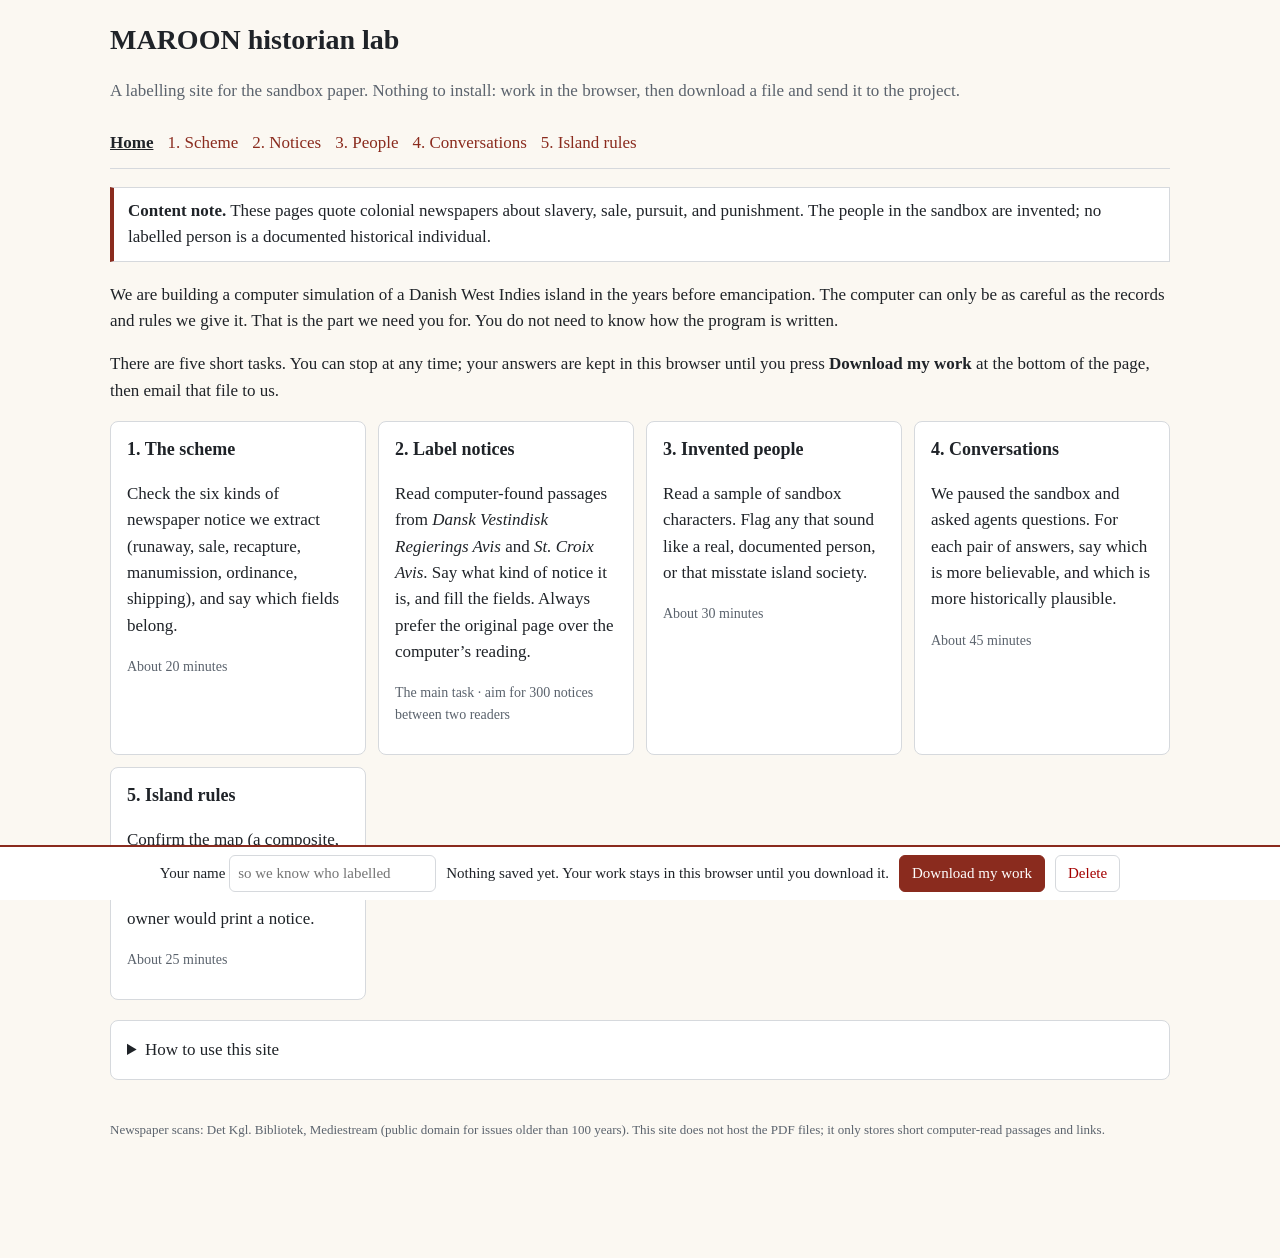
==== index.html @ 1599194a "MAROON historian lab (2026-10-05)" ====
<!doctype html>
<html lang="en">
<head>
<meta charset="utf-8">
<meta name="viewport" content="width=device-width, initial-scale=1">
<title>MAROON historian lab</title>
<link rel="stylesheet" href="style.css">
</head>
<body>
<header class="top">
  <h1>MAROON historian lab</h1>
  <p class="sub">A labelling site for the sandbox paper. Nothing to install: work in the browser, then download a file and send it to the project.</p>
  <nav>
    <a href="index.html" aria-current="page">Home</a>
    <a href="schema.html">1. Scheme</a>
    <a href="annotate.html">2. Notices</a>
    <a href="personas.html">3. People</a>
    <a href="interviews.html">4. Conversations</a>
    <a href="rules.html">5. Island rules</a>
  </nav>
</header>
<main>
  <div class="note">
    <b>Content note.</b> These pages quote colonial newspapers about slavery, sale, pursuit, and punishment.
    The people in the sandbox are invented; no labelled person is a documented historical individual.
  </div>
  <p>We are building a computer simulation of a Danish West Indies island in the years before emancipation.
    The computer can only be as careful as the records and rules we give it. That is the part we need you for.
    You do not need to know how the program is written.</p>
  <p>There are five short tasks. You can stop at any time; your answers are kept in this browser until you
    press <b>Download my work</b> at the bottom of the page, then email that file to us.</p>
  <div class="cards">
    <a class="card" href="schema.html">
      <h2>1. The scheme</h2>
      <p>Check the six kinds of newspaper notice we extract (runaway, sale, recapture, manumission, ordinance, shipping), and say which fields belong.</p>
      <p class="meta">About 20 minutes</p>
    </a>
    <a class="card" href="annotate.html">
      <h2>2. Label notices</h2>
      <p>Read computer-found passages from <i>Dansk Vestindisk Regierings Avis</i> and <i>St. Croix Avis</i>. Say what kind of notice it is, and fill the fields. Always prefer the original page over the computer’s reading.</p>
      <p class="meta">The main task · aim for 300 notices between two readers</p>
    </a>
    <a class="card" href="personas.html">
      <h2>3. Invented people</h2>
      <p>Read a sample of sandbox characters. Flag any that sound like a real, documented person, or that misstate island society.</p>
      <p class="meta">About 30 minutes</p>
    </a>
    <a class="card" href="interviews.html">
      <h2>4. Conversations</h2>
      <p>We paused the sandbox and asked agents questions. For each pair of answers, say which is more believable, and which is more historically plausible.</p>
      <p class="meta">About 45 minutes</p>
    </a>
    <a class="card" href="rules.html">
      <h2>5. Island rules</h2>
      <p>Confirm the map (a composite, not a real estate), the pass and curfew rules, and how often an owner would print a notice.</p>
      <p class="meta">About 25 minutes</p>
    </a>
  </div>
  <details class="item" style="margin-top:20px">
    <summary>How to use this site</summary>
    <ol>
      <li>Put your name in the bar at the bottom so we know whose file we received.</li>
      <li>Open a task. Click through the items. Your clicks are saved as you go.</li>
      <li>The computer’s reading of old print is full of errors. When a Royal Library link is present, open the page and trust the picture.</li>
      <li>A “suspected destination” in a runaway notice is what the advertiser claimed, not a fact about the fugitive. Mark it that way.</li>
      <li>When you stop, press <b>Download my work</b> and email the file. If you change computers, download first; the browser copy will not follow you.</li>
    </ol>
  </details>
</main>
<footer>
  Newspaper scans: Det Kgl. Bibliotek, Mediestream (public domain for issues older than 100 years).
  This site does not host the PDF files; it only stores short computer-read passages and links.
</footer>
<div id="dock">
  <label>Your name <input id="reviewer" type="text" placeholder="so we know who labelled"></label>
  <span id="dock-count"></span>
  <button type="button" class="primary" id="download-all">Download my work</button>
  <button type="button" class="danger" id="clear-all">Delete</button>
</div>
<script src="common.js"></script>
</body>
</html>
---- style.css ----
:root {
  --ink: #1f2328;
  --muted: #5b636d;
  --line: #d6d9dd;
  --accent: #8a2b1e;
  --paper: #fbf8f2;
  --mark: #ffe08a;
  --ok: #1b7f3a;
}
* { box-sizing: border-box; }
body {
  margin: 0;
  font: 17px/1.55 Georgia, "Times New Roman", serif;
  color: var(--ink);
  background: var(--paper);
  padding-bottom: 88px;
}
header.top, main, footer { max-width: 1100px; margin: 0 auto; padding: 0 20px; }
header.top { padding-top: 18px; }
nav {
  display: flex; flex-wrap: wrap; gap: 6px 14px;
  border-bottom: 1px solid var(--line); padding: 8px 0 12px; margin-bottom: 18px;
}
nav a { color: var(--accent); text-decoration: none; }
nav a[aria-current="page"] { font-weight: 700; color: var(--ink); text-decoration: underline; }
h1 { margin: 0 0 6px; font-size: 28px; }
.sub, .hint, footer { color: var(--muted); }
.note {
  background: #fff; border: 1px solid var(--line); border-left: 4px solid var(--accent);
  padding: 10px 14px; margin: 12px 0 20px;
}
.cards { display: grid; grid-template-columns: repeat(auto-fit, minmax(240px, 1fr)); gap: 12px; }
.card {
  background: #fff; border: 1px solid var(--line); border-radius: 8px; padding: 14px 16px;
  text-decoration: none; color: inherit; display: block;
}
.card:hover { border-color: var(--accent); }
.card h2 { margin: 0 0 6px; font-size: 18px; }
.card .meta { font-size: 14px; color: var(--muted); }
button, input, select, textarea { font: inherit; }
button {
  cursor: pointer; border: 1px solid var(--line); background: #fff;
  border-radius: 6px; padding: 6px 12px;
}
button.primary { background: var(--accent); color: #fff; border-color: var(--accent); }
button.danger { color: #a40000; }
button[aria-pressed="true"] { background: var(--accent); color: #fff; border-color: var(--accent); }
label.stack { display: flex; flex-direction: column; gap: 4px; font-size: 15px; color: var(--muted); margin: 8px 0; }
input[type=text], input[type=number], select, textarea {
  padding: 6px 8px; border: 1px solid var(--line); border-radius: 6px; background: #fff;
}
.item {
  background: #fff; border: 1px solid var(--line); border-radius: 8px;
  padding: 16px; margin-bottom: 16px;
}
.item h3 { margin: 0 0 4px; font-size: 19px; }
.where { color: var(--muted); font-size: 15px; margin-bottom: 8px; }
.snippet { font-size: 16px; white-space: pre-wrap; }
.snippet mark { background: var(--mark); }
.fields { display: grid; grid-template-columns: repeat(auto-fit, minmax(200px, 1fr)); gap: 10px; margin-top: 12px; }
.progress { background: #fff; border: 1px solid var(--line); border-radius: 8px; padding: 10px 14px; margin-bottom: 14px; }
.bar { height: 8px; background: var(--line); border-radius: 4px; overflow: hidden; margin-top: 6px; }
.bar > span { display: block; height: 100%; background: var(--ok); }
.pair { display: grid; grid-template-columns: 1fr 1fr; gap: 12px; }
.answer { background: #f7f3ea; border: 1px solid var(--line); border-radius: 8px; padding: 12px; min-height: 8em; }
.rank { display: flex; flex-wrap: wrap; gap: 8px; align-items: center; margin-top: 10px; }
#dock {
  position: fixed; left: 0; right: 0; bottom: 0; z-index: 5;
  display: flex; gap: 10px; align-items: center; flex-wrap: wrap; justify-content: center;
  background: #fff; border-top: 2px solid var(--accent); padding: 8px 16px; font-size: 15px;
}
.map { width: 100%; height: auto; border: 1px solid var(--line); background: #fff; }
.rule { display: grid; grid-template-columns: 1fr auto; gap: 8px; align-items: start; padding: 10px 0; border-bottom: 1px dashed var(--line); }
@media (max-width: 800px) {
  .pair { grid-template-columns: 1fr; }
  body { padding-bottom: 130px; }
}
footer { font-size: 13px; padding: 24px 20px 30px; }
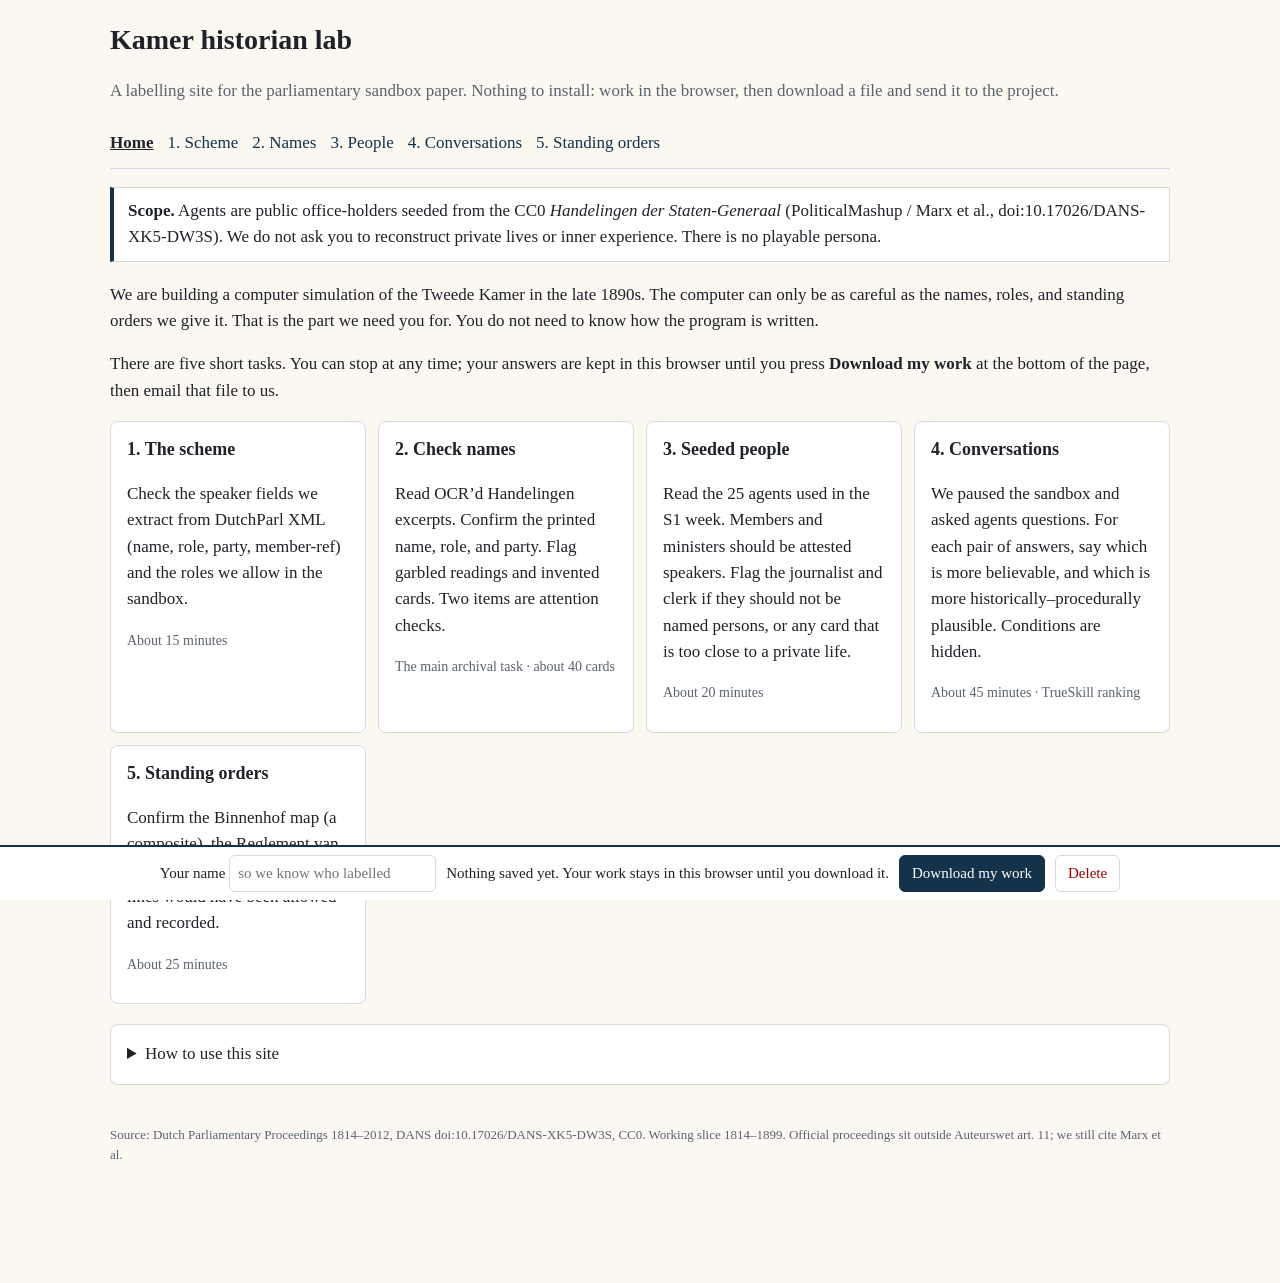
==== commit 347c1b46: "Replace the MAROON lab with a Kamer parliamentary annotation site. Historians can rank blinded inter" ====
--- a/index.html
+++ b/index.html
@@ -3,56 +3,58 @@
 <head>
 <meta charset="utf-8">
 <meta name="viewport" content="width=device-width, initial-scale=1">
-<title>MAROON historian lab</title>
+<title>Kamer historian lab</title>
 <link rel="stylesheet" href="style.css">
 </head>
 <body>
 <header class="top">
-  <h1>MAROON historian lab</h1>
-  <p class="sub">A labelling site for the sandbox paper. Nothing to install: work in the browser, then download a file and send it to the project.</p>
+  <h1>Kamer historian lab</h1>
+  <p class="sub">A labelling site for the parliamentary sandbox paper. Nothing to install: work in the browser, then download a file and send it to the project.</p>
   <nav>
     <a href="index.html" aria-current="page">Home</a>
     <a href="schema.html">1. Scheme</a>
-    <a href="annotate.html">2. Notices</a>
+    <a href="speakers.html">2. Names</a>
     <a href="personas.html">3. People</a>
     <a href="interviews.html">4. Conversations</a>
-    <a href="rules.html">5. Island rules</a>
+    <a href="rules.html">5. Standing orders</a>
   </nav>
 </header>
 <main>
   <div class="note">
-    <b>Content note.</b> These pages quote colonial newspapers about slavery, sale, pursuit, and punishment.
-    The people in the sandbox are invented; no labelled person is a documented historical individual.
+    <b>Scope.</b> Agents are public office-holders seeded from the CC0
+    <i>Handelingen der Staten-Generaal</i> (PoliticalMashup / Marx et al.,
+    doi:10.17026/DANS-XK5-DW3S). We do not ask you to reconstruct private lives
+    or inner experience. There is no playable persona.
   </div>
-  <p>We are building a computer simulation of a Danish West Indies island in the years before emancipation.
-    The computer can only be as careful as the records and rules we give it. That is the part we need you for.
-    You do not need to know how the program is written.</p>
+  <p>We are building a computer simulation of the Tweede Kamer in the late 1890s.
+    The computer can only be as careful as the names, roles, and standing orders we give it.
+    That is the part we need you for. You do not need to know how the program is written.</p>
   <p>There are five short tasks. You can stop at any time; your answers are kept in this browser until you
     press <b>Download my work</b> at the bottom of the page, then email that file to us.</p>
   <div class="cards">
     <a class="card" href="schema.html">
       <h2>1. The scheme</h2>
-      <p>Check the six kinds of newspaper notice we extract (runaway, sale, recapture, manumission, ordinance, shipping), and say which fields belong.</p>
-      <p class="meta">About 20 minutes</p>
+      <p>Check the speaker fields we extract from DutchParl XML (name, role, party, member-ref) and the roles we allow in the sandbox.</p>
+      <p class="meta">About 15 minutes</p>
     </a>
-    <a class="card" href="annotate.html">
-      <h2>2. Label notices</h2>
-      <p>Read computer-found passages from <i>Dansk Vestindisk Regierings Avis</i> and <i>St. Croix Avis</i>. Say what kind of notice it is, and fill the fields. Always prefer the original page over the computer’s reading.</p>
-      <p class="meta">The main task · aim for 300 notices between two readers</p>
+    <a class="card" href="speakers.html">
+      <h2>2. Check names</h2>
+      <p>Read OCR’d Handelingen excerpts. Confirm the printed name, role, and party. Flag garbled readings and invented cards. Two items are attention checks.</p>
+      <p class="meta">The main archival task · about 40 cards</p>
     </a>
     <a class="card" href="personas.html">
-      <h2>3. Invented people</h2>
-      <p>Read a sample of sandbox characters. Flag any that sound like a real, documented person, or that misstate island society.</p>
-      <p class="meta">About 30 minutes</p>
+      <h2>3. Seeded people</h2>
+      <p>Read the 25 agents used in the S1 week. Members and ministers should be attested speakers. Flag the journalist and clerk if they should not be named persons, or any card that is too close to a private life.</p>
+      <p class="meta">About 20 minutes</p>
     </a>
     <a class="card" href="interviews.html">
       <h2>4. Conversations</h2>
-      <p>We paused the sandbox and asked agents questions. For each pair of answers, say which is more believable, and which is more historically plausible.</p>
-      <p class="meta">About 45 minutes</p>
+      <p>We paused the sandbox and asked agents questions. For each pair of answers, say which is more believable, and which is more historically–procedurally plausible. Conditions are hidden.</p>
+      <p class="meta">About 45 minutes · TrueSkill ranking</p>
     </a>
     <a class="card" href="rules.html">
-      <h2>5. Island rules</h2>
-      <p>Confirm the map (a composite, not a real estate), the pass and curfew rules, and how often an owner would print a notice.</p>
+      <h2>5. Standing orders</h2>
+      <p>Confirm the Binnenhof map (a composite), the Reglement van Orde rules, and whether sample lines would have been allowed and recorded.</p>
       <p class="meta">About 25 minutes</p>
     </a>
   </div>
@@ -61,15 +63,15 @@
     <ol>
       <li>Put your name in the bar at the bottom so we know whose file we received.</li>
       <li>Open a task. Click through the items. Your clicks are saved as you go.</li>
-      <li>The computer’s reading of old print is full of errors. When a Royal Library link is present, open the page and trust the picture.</li>
-      <li>A “suspected destination” in a runaway notice is what the advertiser claimed, not a fact about the fugitive. Mark it that way.</li>
+      <li>OCR of nineteenth-century print is full of errors. Trust the wording of the excerpt, and correct the name if the computer misread it.</li>
+      <li>A journalist has no floor rights. Corridor talk is not Handelingen. Mark procedure that way.</li>
       <li>When you stop, press <b>Download my work</b> and email the file. If you change computers, download first; the browser copy will not follow you.</li>
     </ol>
   </details>
 </main>
 <footer>
-  Newspaper scans: Det Kgl. Bibliotek, Mediestream (public domain for issues older than 100 years).
-  This site does not host the PDF files; it only stores short computer-read passages and links.
+  Source: Dutch Parliamentary Proceedings 1814–2012, DANS doi:10.17026/DANS-XK5-DW3S, CC0.
+  Working slice 1814–1899. Official proceedings sit outside Auteurswet art.&nbsp;11; we still cite Marx et al.
 </footer>
 <div id="dock">
   <label>Your name <input id="reviewer" type="text" placeholder="so we know who labelled"></label>
--- a/style.css
+++ b/style.css
@@ -2,7 +2,7 @@
   --ink: #1f2328;
   --muted: #5b636d;
   --line: #d6d9dd;
-  --accent: #8a2b1e;
+  --accent: #14324a;
   --paper: #fbf8f2;
   --mark: #ffe08a;
   --ok: #1b7f3a;
@@ -76,3 +76,5 @@
   body { padding-bottom: 130px; }
 }
 footer { font-size: 13px; padding: 24px 20px 30px; }
+.badge { display: inline-block; background: #efe6d2; color: #14324a; padding: 1px 7px; border-radius: 999px; font-size: 13px; }
+.excerpt { background: #f7f3ea; border-left: 3px solid #c4a35a; padding: 8px 12px; margin: 8px 0; white-space: pre-wrap; }
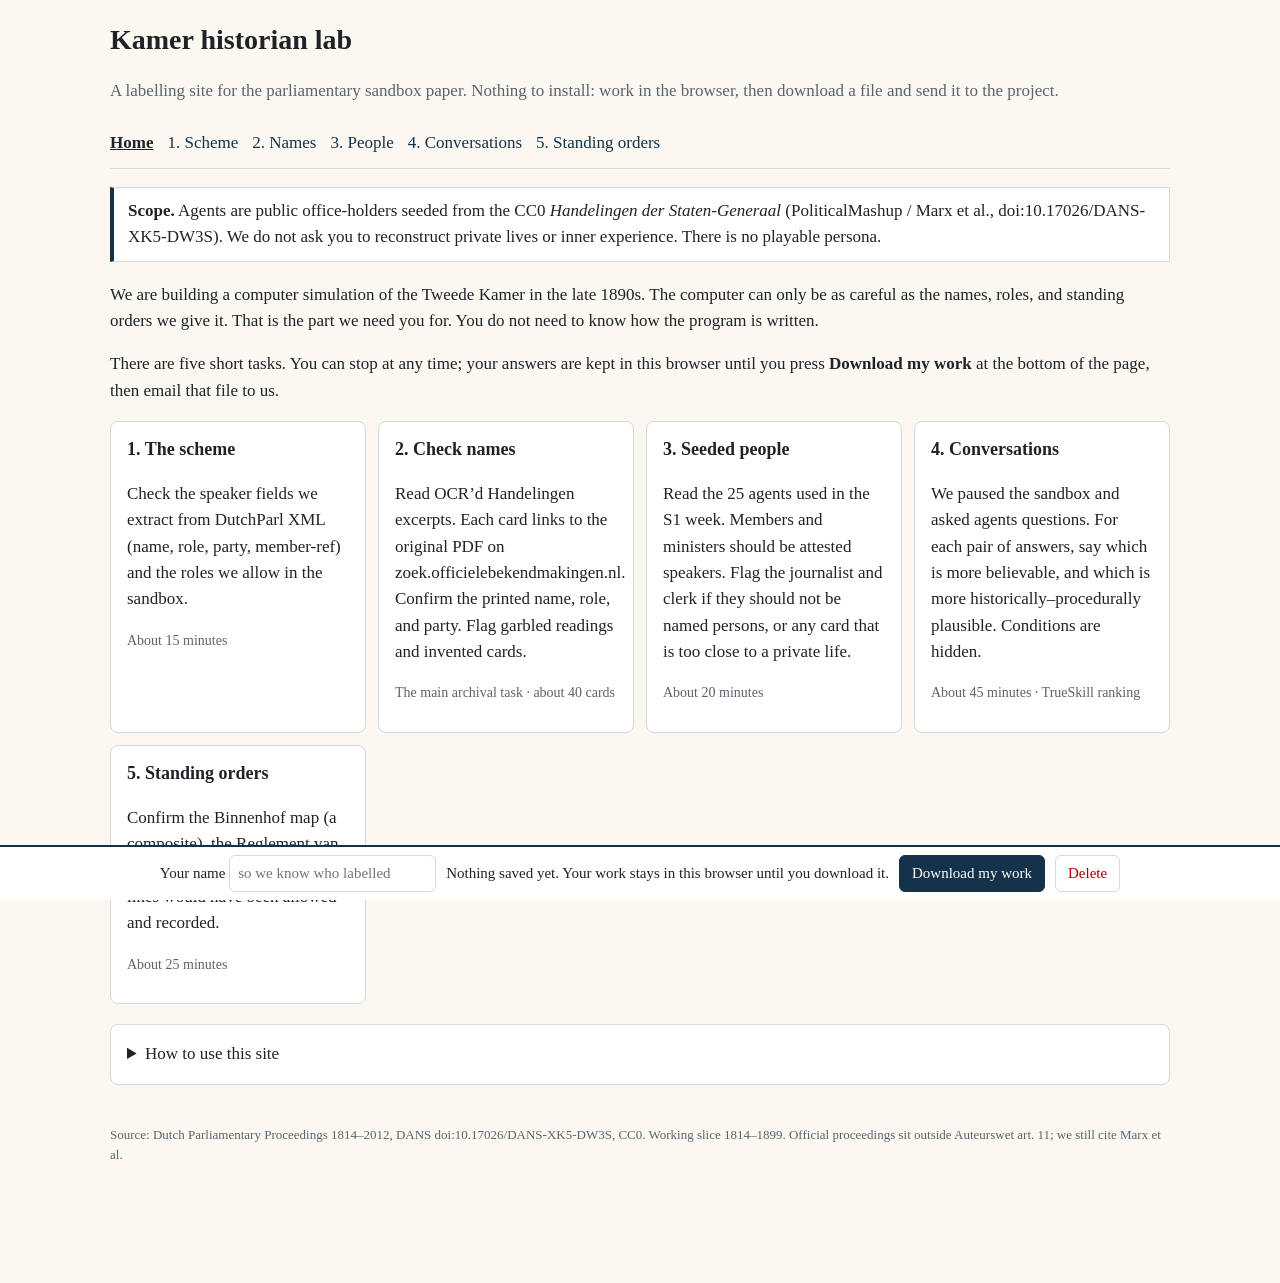
==== commit 3bd68919: "Link Names excerpts to Officiële Bekendmakingen PDFs. Each archival card now shows the filename id a" ====
--- a/index.html
+++ b/index.html
@@ -39,7 +39,7 @@
     </a>
     <a class="card" href="speakers.html">
       <h2>2. Check names</h2>
-      <p>Read OCR’d Handelingen excerpts. Confirm the printed name, role, and party. Flag garbled readings and invented cards. Two items are attention checks.</p>
+      <p>Read OCR’d Handelingen excerpts. Each card links to the original PDF on zoek.officielebekendmakingen.nl. Confirm the printed name, role, and party. Flag garbled readings and invented cards.</p>
       <p class="meta">The main archival task · about 40 cards</p>
     </a>
     <a class="card" href="personas.html">
--- a/style.css
+++ b/style.css
@@ -78,3 +78,5 @@
 footer { font-size: 13px; padding: 24px 20px 30px; }
 .badge { display: inline-block; background: #efe6d2; color: #14324a; padding: 1px 7px; border-radius: 999px; font-size: 13px; }
 .excerpt { background: #f7f3ea; border-left: 3px solid #c4a35a; padding: 8px 12px; margin: 8px 0; white-space: pre-wrap; }
+.source { margin: 8px 0 0; font-family: "Avenir Next", "Segoe UI", sans-serif; font-size: 14px; white-space: normal; }
+.source a { color: var(--accent); }
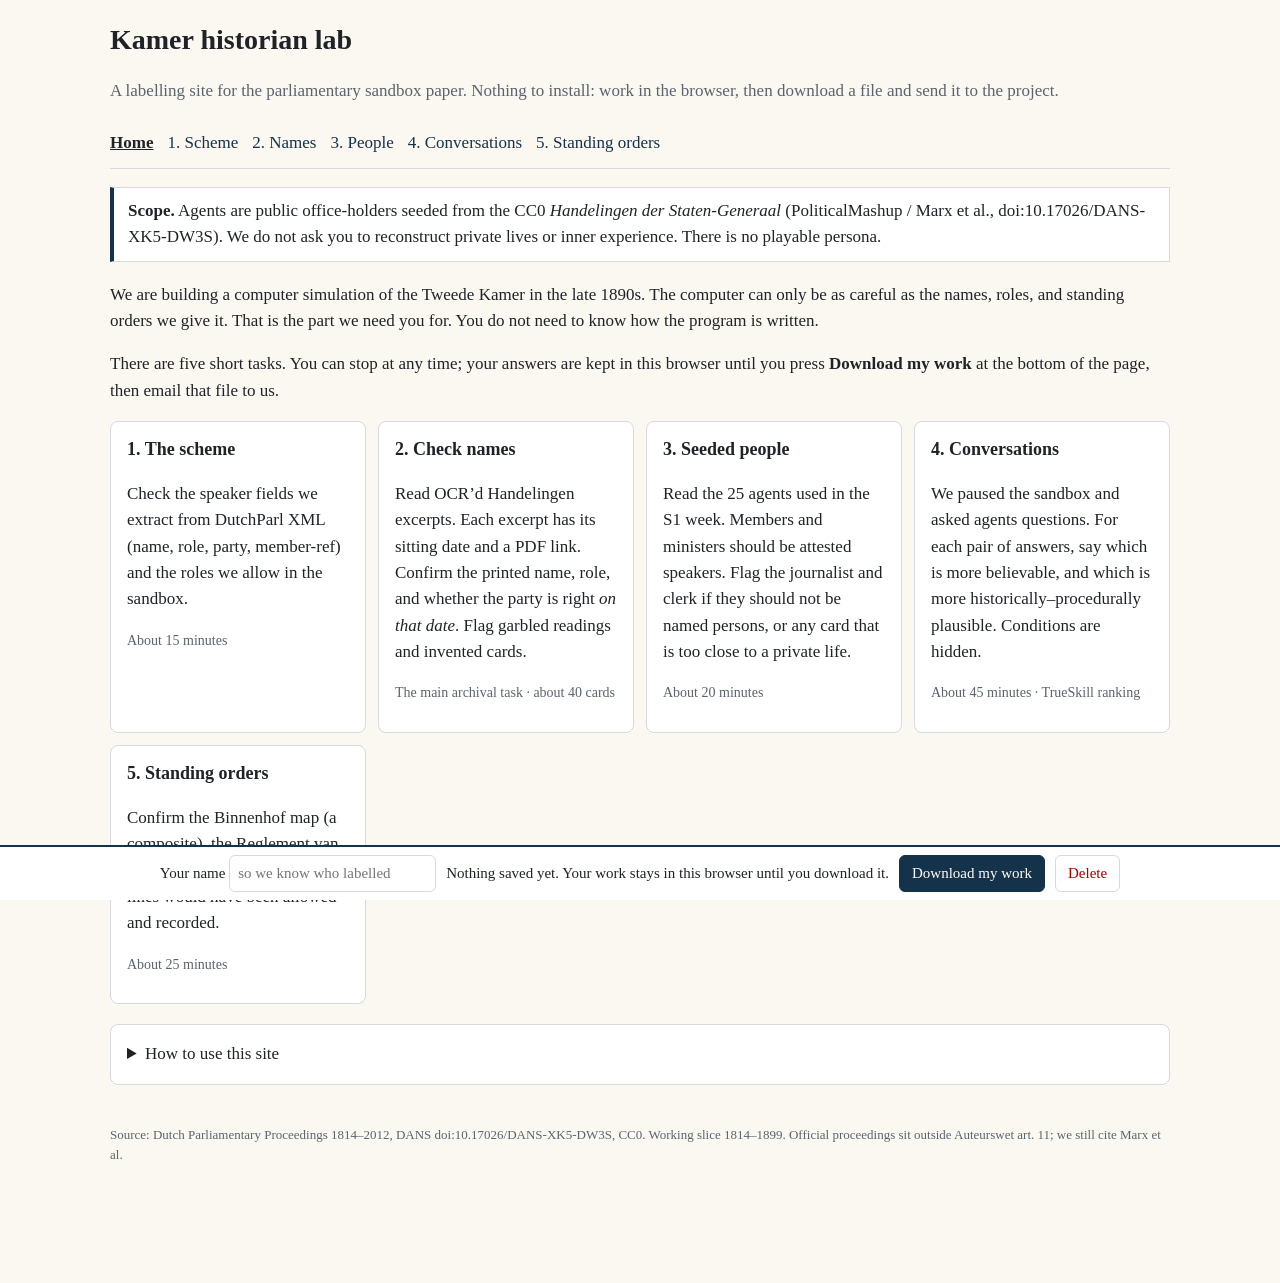
==== commit 281d56ce: "Show sitting dates on each Names excerpt. Party affiliation can change; historians can now judge the" ====
--- a/index.html
+++ b/index.html
@@ -39,7 +39,7 @@
     </a>
     <a class="card" href="speakers.html">
       <h2>2. Check names</h2>
-      <p>Read OCR’d Handelingen excerpts. Each card links to the original PDF on zoek.officielebekendmakingen.nl. Confirm the printed name, role, and party. Flag garbled readings and invented cards.</p>
+      <p>Read OCR’d Handelingen excerpts. Each excerpt has its sitting date and a PDF link. Confirm the printed name, role, and whether the party is right <em>on that date</em>. Flag garbled readings and invented cards.</p>
       <p class="meta">The main archival task · about 40 cards</p>
     </a>
     <a class="card" href="personas.html">
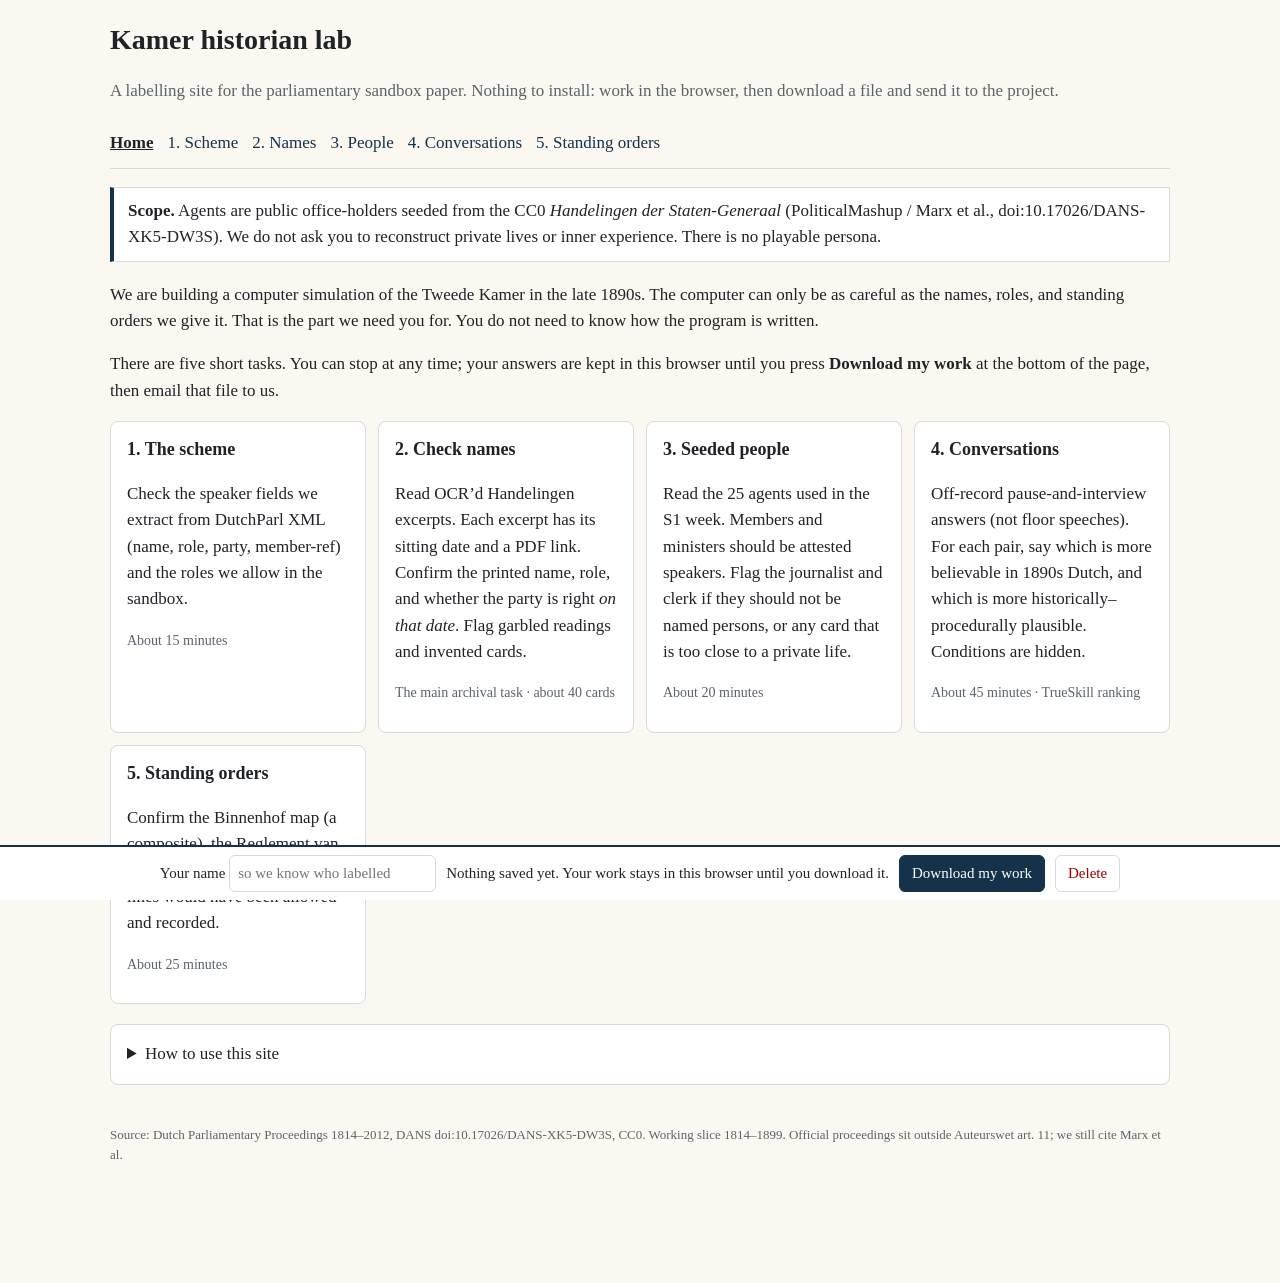
==== commit cf3c0977: "update conversation" ====
--- a/index.html
+++ b/index.html
@@ -49,7 +49,7 @@
     </a>
     <a class="card" href="interviews.html">
       <h2>4. Conversations</h2>
-      <p>We paused the sandbox and asked agents questions. For each pair of answers, say which is more believable, and which is more historically–procedurally plausible. Conditions are hidden.</p>
+      <p>Off-record pause-and-interview answers (not floor speeches). For each pair, say which is more believable in 1890s Dutch, and which is more historically–procedurally plausible. Conditions are hidden.</p>
       <p class="meta">About 45 minutes · TrueSkill ranking</p>
     </a>
     <a class="card" href="rules.html">
